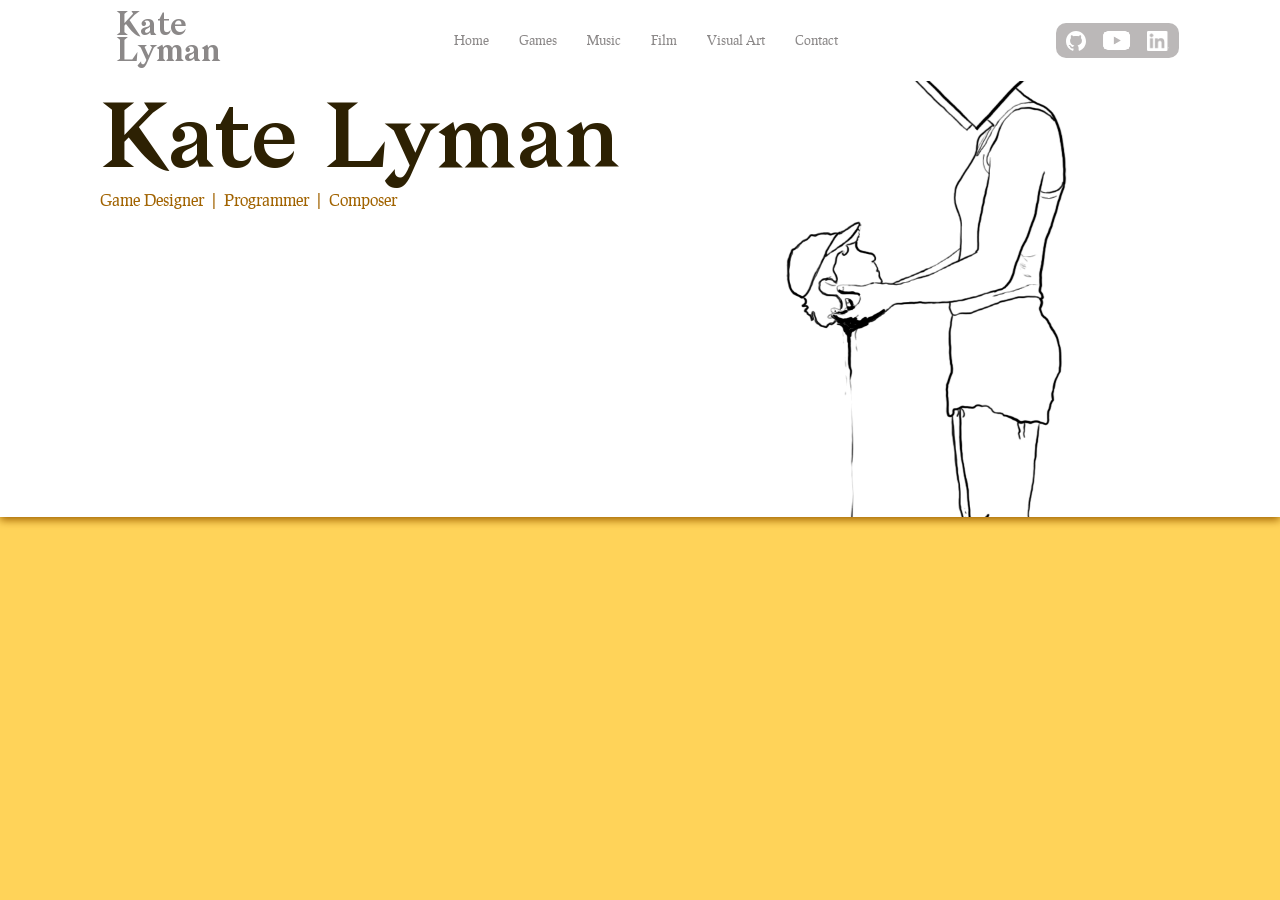
==== index.html @ e8fd9574 "added icons in nav bar, header font" ====
<!doctype html>
<html lang="en-US">
    <head>
        <meta charset="utf-8" />
        <meta name="description" content=""/>
        <meta name="viewport" content="width=device-width" />
        <link rel="stylesheet" href="static/fonts/ostrich-sans.css" />
        <link rel="stylesheet" href="static/css/style.css" />
        <link rel="icon" href="static/img/KateMusic.jpg" />
        <title>Kate Lyman's Website</title>
    </head>
    <body>
        <nav class="navigation">
            <div class="navigation__wrapper">
                <h1 class="navigation__item navigation__item--logo navigation__item--left">Kate
                Lyman
                </h1>
            </div>
            <div class="navigation__wrapper">
                <p class="navigation__item">Home</p>
                <p class="navigation__item">Games</p>
                <p class="navigation__item">Music</p>
                <p class="navigation__item">Film</p>
                <p class="navigation__item">Visual Art</p>
                <p class="navigation__item">Contact</p>
            </div>
            <div class="navigation__wrapper navigation__wrapper--small-gap navigation__wrapper--filled-background">
                <img class="navigation__item navigation__item--icon navigation__item--github-hover" src="static/img/icons/GitHubWHITE.svg">
                <img class="navigation__item navigation__item--icon navigation__item--enlarged-icon navigation__item--youtube-hover" src="static/img/icons/YouTubeWHITE.png">
                <img class="navigation__item navigation__item--icon navigation__item--padding navigation__item--linkedin-hover" src="static/img/icons/LinkedInWHITE.png">
            </div>
        </nav>
        

        <header class="title">
            <div class="title-content">
                <!--
                <img src="static/img/bees/Hive.png" width="150px" class="bee" style="top: -108px; left: -60px;">
                <img src="static/img/bees/Flowers.png" width="150px" class="bee" style="bottom: -75px; right: -10px;">
                <img src="static/img/bees/Bee1.png" width="70px" class="bee" style="top: -65px; right: 230px;">
                <img src="static/img/bees/Bee2.png" width="70px" class="bee" style="bottom: -60px; left: 180px; transform: scale(-1, 1);">
                <img src="static/img/bees/TreesBees.png" width="250px" class="bee" style="bottom: -80px; left: -320px; transform: rotate(3deg)">
                <img src="static/img/bees/BearBee.png" width="180px" class="bee" style="bottom: -80px; right: -320px;">
                -->
                <h1>Kate Lyman</h1>
                <p>Game Designer  |  Programmer  |  Composer</p>
            <!--<img src="static/img/Plex.png" width="150px" height="80px">-->
            </div>
        </header>

        <div id="drop_shadow"></div>

        <main>

        <!--
            <article class="article-section paper-background paper-background--reverse">
                <header>
                    <h2 class="article-section__header">Featured Games</h2>
                </header>

                <article class="article-entry"> 
                    <header>
                        <h3 class="article-entry__header">— THE MOLE GAME —</h3>
                    </header>

                    <div class="article-entry__card">
                        <div>
                            <img class="article-entry__img" src="static/img/Mole.png" width="150px" height="150px">
                            <a href="molegame.html" target="_blank" rel="noopener noreferrer"><p class="button button--purple">Play in browser</p></a>
                        </div>
                        <div class="article-entry__divider"></div>
                        <div class="article-entry__text-box">
                            <p class="article-entry__description">If battleship and whack-a-mole had a baby it would be this game. </p>
                            <p><span class="article-entry__label">Roles:</span> Solo developer</p>
                            <p><span class="article-entry__label">Genre:</span> 2-person turn-based strategy</p>
                            <p><span class="article-entry__label">Languages:</span> PHP, MySQL, JavaScript</p>
                        </div>
                    </div>
                </article>

                <article class="article-entry"> 
                    <header>
                        <h3 class="article-entry__header">— ADAPTER OF THE DEEP —</h3>
                    </header>
                    
                    <div class="article-entry__card article-entry__card--reverse">
                        <div>
                            <img class="article-entry__img" src="static/img/AdapteroftheDeep.png" width="150px" height="150px">
                            <a href="molegame.html" target="_blank" rel="noopener noreferrer"><p class="button button--purple">Play on itch.io</p></a>
                        </div>
                        <div class="article-entry__divider"></div>
                        <div class="article-entry__text-box">
                            <p class="article-entry__description">Explore the deep layers of the ocean by collecting marine life adaptations! </p>
                            <p><span class="article-entry__label">Roles:</span> Program lead, designer, scrum master</p>
                            <p><span class="article-entry__label">Genre:</span> Metroidvania</p>
                            <p><span class="article-entry__label">Engine:</span> Unity</p>
                            <p><span class="article-entry__label">Team Size:</span> 4</p>
                        </div>
                    </div>
                </article>

                <article class="article-entry"> 
                    <header>
                        <h3 class="article-entry__header">— BUG JUMP —</h3>
                    </header>
                    
                    <div class="article-entry__card">
                        <div>
                            <img class="article-entry__img" src="static/img/BugJump.png" width="150px" height="150px">
                            <a href="molegame.html" target="_blank" rel="noopener noreferrer"><p class="button button--purple">Play in browser</p></a>
                        </div>
                        <div class="article-entry__divider"></div>
                        <div class="article-entry__text-box">
                            <p>PLACEHOLDER TEXT.</p>
                        </div>
                    </div>
                </article>

                <footer>
                    <img src="static/img/bees/RoseBees.png" class="bee center article-section__footer" style="position:relative;" width="180px">
                </footer>

            </article>

            <article class="article-section paper-background">
                <header>
                    <h2 class="article-section__header">Featured Music</h2>
                </header>

                <article class="article-entry"> 
                    <header>
                        <h3 class="article-entry__header">— GO FISHIN' —</h3>
                    </header>

                    <div class="article-entry__card">
                        <div>
                            <img class="article-entry__img" src="static/img/GoFishin.png" width="150px" height="150px">
                            <a href="molegame.html" target="_blank" rel="noopener noreferrer"><p class="button button--cyan">Listen on bandcamp</p></a>
                        </div>
                        <div class="article-entry__divider"></div>
                        <div class="article-entry__text-box">
                            <p class="article-entry__description">Soundtrack made for a small fishing game. </p>
                            <p><span class="article-entry__label">Roles:</span> Composer, SFX designer</p>
                            <p><span class="article-entry__label">Genre:</span> idk</p>
                            <p><span class="article-entry__label">DAW:</span> PICO-8 Music Editor</p>
                            <p><span class="article-entry__label">Team Size:</span> 4</p>
                        </div>
                    </div>
                </article>

                <article class="article-entry"> 
                    <header>
                        <h3 class="article-entry__header">— RELIC —</h3>
                    </header>
                    
                    <div class="article-entry__card article-entry__card--reverse">
                        <div>
                            <img class="article-entry__img" src="static/img/Relic.jpg" width="150px" height="150px">
                            <a href="molegame.html" target="_blank" rel="noopener noreferrer"><p class="button button--cyan">Listen on bandcamp</p></a>
                        </div>
                        <div class="article-entry__divider"></div>
                        <div class="article-entry__text-box">
                            <p class="article-entry__description">A core written and recorded for a senior film thesis (short film).</p>
                            <p><span class="article-entry__label">Roles:</span> Composer, Performer</p>
                            <p><span class="article-entry__label">Genre:</span> Ambient</p>
                            <p><span class="article-entry__label">DAW:</span> FL Studio</p>
                            <p><span class="article-entry__label">Instrumentation:</span> Banjo, cello, voice, synth</p>
                            <p><span class="article-entry__label">Team Size:</span> 2</p>
                        </div>
                    </div>
                </article>

                <article class="article-entry"> 
                    <header>
                        <h3 class="article-entry__header">— SOMETHING ELSE —</h3>
                    </header>
                    
                    <div class="article-entry__card">
                        <div>
                            <img class="article-entry__img" src="static/img/BugJump.png" width="150px" height="150px">
                            <a href="molegame.html" target="_blank" rel="noopener noreferrer"><p class="button button--cyan">Play in browser</p></a>
                        </div>
                        <div class="article-entry__divider"></div>
                        <div class="article-entry__text-box">
                            <p>PLACEHOLDER TEXT.</p>
                        </div>
                    </div>
                </article>

                <footer>
                    <img src="static/img/bees/BanjoBeesShorter.png" class="bee center article-section__footer" style="position:relative;" width="220px">
                </footer>

            </article>

            <div class="article-section paper-background paper-background--reverse">
                <header>
                    <h2 class="article-section__header">About</h2>
                </header>
                <div>
                    <p>Hello! It's me. Welcome to my website. I made it with my own blood, sweat, and tears. </p>
                </div>
                
                <p>My name is Kate Lyman. It's true!</p>
                <footer>
                    <img src="static/img/bees/Flowers2.png" class="bee center article-section__footer" style="position:relative;" width="210px">
                </footer>

            </div>
        -->
        </main>

    </body>
</html>
---- static/fonts/ostrich-sans.css ----
/* Ostrich Sans by Tyler Finck*/

@font-face {
	font-family: 'Ostrich Sans';
	src: url('ostrich-sans-black.eot');
	src: local('☺'), url('ostrich-sans-black.woff') format('woff'), url('ostrich-sans-black.ttf') format('truetype'), url('ostrich-sans-black.svg') format('svg');
	font-weight: 900;
	font-style: normal;
}
@font-face {
	font-family: 'Ostrich Sans';
	src: url('ostrich-sans-bold.eot');
	src: local('☺'), url('ostrich-sans-bold.woff') format('woff'), url('ostrich-sans-bold.ttf') format('truetype'), url('ostrich-sans-bold.svg') format('svg');
	font-weight: 700;
	font-style: normal;
}
@font-face {
	font-family: 'Ostrich Sans';
	src: url('ostrich-sans-regular.eot');
	src: local('☺'), url('ostrich-sans-regular.woff') format('woff'), url('ostrich-sans-regular.ttf') format('truetype'), url('ostrich-sans-regular.svg') format('svg');
	font-weight: 400;
	font-style: normal;
}
@font-face {
	font-family: 'Ostrich Sans';
	src: url('ostrich-sans-light.eot');
	src: local('☺'), url('ostrich-sans-light.woff') format('woff'), url('ostrich-sans-light.ttf') format('truetype'), url('ostrich-sans-light.svg') format('svg');
	font-weight: 300;
	font-style: normal;
}

/* Ostrich Sans Dashed */

@font-face {
	font-family: 'Ostrich Sans Dashed';
	src: url('ostrich-sans-dashed.eot');
	src: local('☺'), url('ostrich-sans-dashed.woff') format('woff'), url('ostrich-sans-dashed.ttf') format('truetype'), url('ostrich-sans-dashed.svg') format('svg');
	font-weight: 500;
	font-style: normal;
}

/* Ostrich Sans Rounded */

@font-face {
	font-family: 'Ostrich Sans Rounded';
	src: url('ostrich-sans-rounded.eot');
	src: local('☺'), url('ostrich-sans-rounded.woff') format('woff'), url('ostrich-sans-rounded.ttf') format('truetype'), url('ostrich-sans-rounded.svg') format('svg');
	font-weight: 500;
	font-style: normal;
}

/* Ostrich Sans Inline */

@font-face {
	font-family: 'Ostrich Sans Inline';
	src: url('ostrich-sans-inline-regular.eot');
	src: local('☺'), url('ostrich-sans-inline-regular.woff') format('woff'), url('ostrich-sans-inline-regular.ttf') format('truetype'), url('ostrich-sans-inline-regular.svg') format('svg');
	font-weight: normal;
	font-style: normal;
}
@font-face {
	font-family: 'Ostrich Sans Inline';
	src: url('ostrich-sans-inline-italic.eot');
	src: local('☺'), url('ostrich-sans-inline-italic.woff') format('woff'), url('ostrich-sans-inline-italic.ttf') format('truetype'), url('ostrich-sans-inline-italic.svg') format('svg');
	font-weight: normal;
	font-style: italic;
}
---- static/css/style.css ----
@font-face {
    font-family: 'Prociono Regular';
    src: url('../fonts/Prociono-Regular-webfont.woff') format('woff');
}

@font-face {
    font-family: 'Bagnard';
    src: url('../fonts/Bagnard.woff') format('woff');
}

:root {
    background-color: rgba(255, 211, 89);
    margin: 0px;
}

body {
    margin: 0px;
}

h1 {
    font-size: 50px;
    margin-bottom: 0px;
    margin-top:18px;
    font-family: 'Bagnard';
    font-weight: 400;
    margin: 0px;
    letter-spacing: -8%;

}

h2, h3 {
    font-family: 'Ostrich Sans';
    font-weight: 900;
    margin: 0px;
}

p, li {
    font-family: 'Prociono Regular';
    margin: 0px;
}

a {
    text-decoration: none;
}

.italic {
    font-style: italic;
}

.button {
    font-family: 'Prociono Regular';
    cursor:pointer;
    color:#141414; 
    background-color: rgb(175, 175, 175); 
    border-color: rgb(137, 137, 137); 
    border-style: none;
    border-right-style: solid; 
    border-bottom-style: solid; 
    border-radius:3px; 
    border-width: 2px; 
    padding: 5px;
    padding-right: 7px;
    padding-left: 7px;
    margin-top: 5px;
    transition: .15s;
    text-align: center;


    &:hover {
        background-color: rgb(232, 232, 232);
        border-color: rgb(205, 205, 205); 
    }

    &:active {
        background-color: rgb(175, 175, 175); 
        border-color: rgb(137, 137, 137); 
    } 

}

.button--purple {
    color:rgb(255, 236, 236); 
    background-color: rgb(142, 59, 100); 
    border-color: rgb(94, 44, 44);
    
    &:hover {
        background-color: rgb(181, 86, 133);
        border-color: rgb(133, 77, 105); 
    }

    &:active {
        background-color: rgb(188, 127, 157);
        border-color: rgb(133, 77, 105); 
    } 
}

.button--cyan {
    color:rgb(236, 253, 255); 
    background-color: rgb(45, 112, 129); 
    border-color: rgb(44, 89, 94);
    
    &:hover {
        background-color: rgb(73, 157, 166);
        border-color: rgb(77, 128, 133);     
    }

    &:active {
        background-color: rgb(127, 185, 188);
        border-color: rgb(101, 168, 177); 
    } 
}

img.center {
    display: block;
    margin-left: auto;
    margin-right: auto;
}

.navigation {
    z-index: 999;
    position: fixed;
    left:0;
    right:0;
    background-color: rgb(30, 17, 1);
    background-color: white;
    text-align: center;
    display: flex;
    align-items: center;
}

.navigation__wrapper {
    max-width: 650px;
    display: flex;
    justify-content: center;
    align-items: center;
    padding: 15px;
    margin-right: auto;
    margin-left: auto;
    gap: 30px;
}

.navigation__wrapper--small-gap {
    gap: 10px;
}

.navigation__wrapper--filled-background {
    background-color: rgb(187, 184, 184);
    padding: 0px;
    padding-right: 10px;
    padding-left: 10px;

    border-radius: 10px;
}

.navigation__item {
    white-space: pre-line;
    font-size: 13px;
    transition: .2s;
    color: rgb(175, 175, 175);
    color: rgb(139, 136, 136);
    text-decoration:underline;
    text-decoration-color: white;
    text-decoration-style:wavy;

    &:hover, &.active {
        color:white;
        color: rgb(63, 63, 63);
        cursor: pointer;
        text-decoration-color: rgb(63, 63, 63);
    }
}

.navigation__item--icon {
    height: 20px;
}

.navigation__item--enlarged-icon {
    height: 35px;
}

.navigation__item--github-hover {
    &:hover {
        transition: 0s;
        content: url("../img/icons/GitHub.svg");
    }
}

.navigation__item--youtube-hover {
        &:hover {
            transition: 0s;
        content: url("../img/icons/YouTube.png");
    }
}

.navigation__item--linkedin-hover {
    &:hover {
        transition: 0s;
        content: url("../img/icons/LinkedIn.png");
    }
}

.navigation__item--logo {
    text-align: left;
    line-height: 80%;
    font-size: 25px;
    font-size: 200%;
    &:hover, &.active {
        text-decoration-color: white;
    }
}

.navigation__item--right {
    margin-left:auto;
}

.navigation__item--left {
    margin-right:auto;
}

.bee {
    mix-blend-mode: multiply; 
    position: absolute;
}

.title {
    text-align: left;
    position: relative;

    padding: 100px;
    padding-bottom: 220px;
    padding-bottom: 24%;

    overflow: hidden;
    
    background-color: rgb(255, 243, 194);
    background-color: rgb(255, 250, 234);
    background-color: rgb(255, 245, 211);
    background-color: rgb(255, 243, 194);

    /*graph paper pattern by Jim Raptis (@d__raptis)*/
    background-image:  radial-gradient(circle, rgb(240, 214, 110) 1.28px, transparent 1.28px), radial-gradient(circle, rgb(240, 213, 106) 1.28px, transparent 1.28px) ;
    /*background-size: 10px 40px, 40px 10px;
    background-position: -4px -16px, -16px -4px;*/

    background-color: white;
    background-image: url(../img/hamletWHITE.png);
    background-size:cover;
    background-repeat: no-repeat;
    background-position: center;
    background-position-x: 300px;
    color: rgb(161, 99, 0);
    filter: drop-shadow(0px 3px 4px);
}

.title-content {
    position: relative;
    h1 {
        margin-top: 0px;
        font-size: 60px;
        font-size: 7vw;
        color:rgb(45, 33, 3);
    }
    p {
        white-space-collapse: preserve;

    }
}

#drop-shadow {
    background-image: linear-gradient(to bottom, rgb(137, 117, 62), rgba(62,30,4,0));
    width: 100%;
    height: 130px;
}

.paper-background {
    background-color: rgb(255, 245, 211);
    border-top-right-radius: 30px;
    border-bottom-right-radius: 30px;
    background-color: white;
    /*rgb(250, 242, 215)*/
    /*if proportional sidebars, px designed for half-screen which was 600px*/
    background-image: linear-gradient(90deg, transparent 60px, rgba(255, 135, 88, .5) 60px 62px, transparent 64px 66px, rgba(255, 135, 88, .5) 66px 67px, transparent 69px),
    linear-gradient(270deg, transparent 66px, rgba(211, 205, 175, .4) 66px 67px, transparent 67px),
    linear-gradient( white 0px 50px, transparent 50px),
    repeating-linear-gradient(rgba(211, 205, 175, .4) -10px, transparent -9px 14px);
}

.paper-background--reverse {
    /*if proportional sidebars, px designed for half-screen which was 600px*/
    background-image: linear-gradient(270deg, transparent 60px, rgba(255, 135, 88, .5) 60px 62px, transparent 64px 66px, rgba(255, 135, 88, .5) 66px 67px, transparent 69px),
    linear-gradient(90deg, transparent 66px, rgba(211, 205, 175, .4) 66px 67px, transparent 67px),
    linear-gradient(rgb(255, 255, 255) 0px 50px, transparent 50px),
    repeating-linear-gradient(rgba(211, 205, 175, .4) -10px, transparent -9px 14px);

    border-radius: 0px;
    border-top-left-radius: 30px;
    border-bottom-left-radius: 30px;
}

.article-section {
    max-width: 900px;
    width: 88%;
    width: 45%;
    margin-right: auto;
    margin-left: auto;
    margin: 0px;
    margin-top: 30px;
    margin-bottom: 30px;

    position: relative;

    padding: 10px;
    padding-top: 1px;
}

main {
    display: flex;
    flex-wrap: wrap;
    justify-content: center;
    gap: 10px;
}

.article-section__header {
    text-align: center;
    margin-top: 37px;
    margin-bottom: 35px;
    font-weight: 900;
}

.article-section__footer {
    margin-top: 30px;
}

.article-entry {

    padding:25px;
    padding-top: 15px;
    padding-bottom: 15px;

    margin-right: auto;
    margin-left: auto;
    margin-bottom: 15px;

    width: clamp(100px, 800px, 60%);

    border-style: solid;
    border-width: medium;
    border-color: rgb(244, 226, 184);

    background-color: rgb(255, 235, 179);
    background-image: radial-gradient(circle, transparent 50px, rgb(255, 243, 194) 70px, transparent 80px), radial-gradient(circle, transparent 50px, rgb(255, 243, 194) 70px, transparent 80px);
    background-size: 280px 280px;
    background-position: -100px -100px, 40px 40px;

    filter: drop-shadow(2px 2px 2px rgb(173, 149, 73));

    transition: .2s;

    &:hover {
        transition: .2s;
        border-color: rgb(209, 179, 109);
        border-radius: 30px;
        cursor: pointer;
    }
}

/*COME BACK TO THIS*/
.article-entry--background-purple {
    border-color: rgb(244, 226, 184);
    background-color: rgb(255, 235, 179);
    background-image: radial-gradient(circle, transparent 50px, rgb(255, 243, 194) 70px, transparent 80px), radial-gradient(circle, transparent 50px, rgb(255, 243, 194) 70px, transparent 80px);

    background-color: rgb(142, 59, 100); 
    border-color: rgb(94, 44, 44);

}

.article-entry--background-cyan {
    border-color: rgb(244, 226, 184);
    background-color: rgb(255, 235, 179);
    background-image: radial-gradient(circle, transparent 50px, rgb(255, 243, 194) 70px, transparent 80px), radial-gradient(circle, transparent 50px, rgb(255, 243, 194) 70px, transparent 80px); 

    background-color: rgb(45, 112, 129); 
    border-color: rgb(44, 89, 94);
}
/* ------------------ */

.article-entry__header {
    text-align: center;
    background-color: rgb(255, 250, 234);

    padding: 5px;
    border-radius: 20px;
    margin: 0px;
    margin-bottom: 15px;
}

.article-entry__card {
    display: flex;
    justify-content: center;
    align-items: center;
    gap: 15px;
}

.article-entry__card--reverse {
    flex-direction: row-reverse;
}

.article-entry__img {
    background-color: white;
    margin: 0px;
}

.article-entry__divider {
    background-color: rgb(142, 59, 100); 
    background-color: rgb(228, 203, 147);

    align-self: stretch;
    border-radius: 20px;
    flex-grow: 0;
    padding: 2px;
}

.article-entry__text-box {
    border-radius: 5px;
    padding-top: 8px;
    padding-bottom: 8px;
    padding-left: 23px;
    padding-right: 23px;
    margin: 0px;
    flex-grow: 1;
    color: rgb(58, 18, 38); 
    background-color: rgb(255, 245, 211);
    p {
        margin-bottom: 7px;
    }
}

.article-entry__description {
    text-align: center;
    font-style: italic;
    font-size: smaller;
}

.article-entry__label {
    font-weight: 900;
}
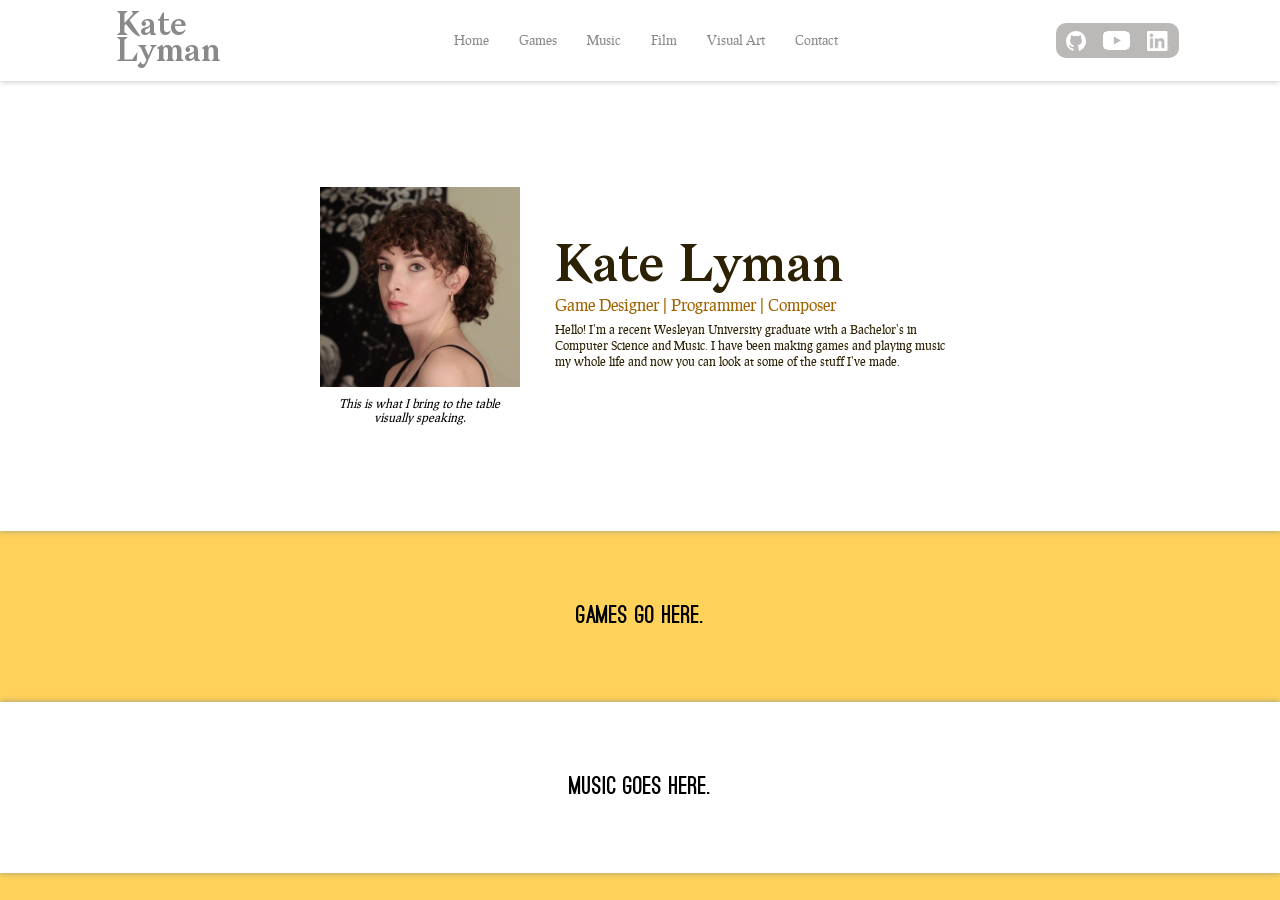
==== commit 855c8296: "reformatted title card, added game/music section skeleton" ====
--- a/index.html
+++ b/index.html
@@ -33,7 +33,7 @@
         
 
         <header class="title">
-            <div class="title-content">
+            <div class="title__center-content">
                 <!--
                 <img src="static/img/bees/Hive.png" width="150px" class="bee" style="top: -108px; left: -60px;">
                 <img src="static/img/bees/Flowers.png" width="150px" class="bee" style="bottom: -75px; right: -10px;">
@@ -42,8 +42,19 @@
                 <img src="static/img/bees/TreesBees.png" width="250px" class="bee" style="bottom: -80px; left: -320px; transform: rotate(3deg)">
                 <img src="static/img/bees/BearBee.png" width="180px" class="bee" style="bottom: -80px; right: -320px;">
                 -->
-                <h1>Kate Lyman</h1>
-                <p>Game Designer  |  Programmer  |  Composer</p>
+                <div class="title__image">
+                    <img src="static/img/VisuallySpeaking.jpg" width="200px">
+                    <p class="title__caption">This is what I bring to the table visually speaking.</p>
+                </div>
+                
+                <div class="title__header">
+                    <h1>Kate Lyman</h1>
+                    <h2 class="title__subheader">Game Designer  |  Programmer  |  Composer</h2>
+                    <p class="title__about">Hello! I'm a recent Wesleyan University graduate with a Bachelor's in Computer Science and Music. 
+                        I have been making games and playing music my whole life and now you can look at some of the stuff I've made.
+                    </p>
+                </div>
+                
             <!--<img src="static/img/Plex.png" width="150px" height="80px">-->
             </div>
         </header>
@@ -52,6 +63,13 @@
 
         <main>
 
+            <div class="content-section">
+                <h2>Games go here.</h2>
+            </div>
+
+            <div class="content-section content-section--white">
+                <h2>Music goes here.</h2>
+            </div>
         <!--
             <article class="article-section paper-background paper-background--reverse">
                 <header>
--- a/static/css/style.css
+++ b/static/css/style.css
@@ -118,7 +118,8 @@
 
 .navigation {
     z-index: 999;
-    position: fixed;
+    position: sticky;
+    top: 0;
     left:0;
     right:0;
     background-color: rgb(30, 17, 1);
@@ -126,6 +127,7 @@
     text-align: center;
     display: flex;
     align-items: center;
+    filter: drop-shadow(0px 0px 3px rgb(189, 180, 180))
 }
 
 .navigation__wrapper {
@@ -222,6 +224,7 @@
     position: absolute;
 }
 
+/*
 .title {
     text-align: left;
     position: relative;
@@ -237,10 +240,11 @@
     background-color: rgb(255, 245, 211);
     background-color: rgb(255, 243, 194);
 
-    /*graph paper pattern by Jim Raptis (@d__raptis)*/
+
+    graph paper pattern by Jim Raptis (@d__raptis)
     background-image:  radial-gradient(circle, rgb(240, 214, 110) 1.28px, transparent 1.28px), radial-gradient(circle, rgb(240, 213, 106) 1.28px, transparent 1.28px) ;
-    /*background-size: 10px 40px, 40px 10px;
-    background-position: -4px -16px, -16px -4px;*/
+    background-size: 10px 40px, 40px 10px;
+    background-position: -4px -16px, -16px -4px;
 
     background-color: white;
     background-image: url(../img/hamletWHITE.png);
@@ -251,7 +255,9 @@
     color: rgb(161, 99, 0);
     filter: drop-shadow(0px 3px 4px);
 }
-
+*/
+
+/*
 .title-content {
     position: relative;
     h1 {
@@ -264,6 +270,66 @@
         white-space-collapse: preserve;
 
     }
+}
+*/
+
+.title {
+    background-color: white;
+    height: 50vh;
+    display: flex;
+    justify-content: center;
+    align-items: center;
+    filter: drop-shadow(0px 0px 3px rgb(155, 152, 129))
+}
+
+.title__center-content {
+    display: flex;
+    gap: 35px;
+    align-items: center;
+}
+
+.title__header {
+    flex: 1 1 0px;
+    width: 350px;
+    color:rgb(45, 33, 3);
+}
+
+.title__subheader {
+    font-family: 'Prociono Regular';
+    font-weight: 400;
+    font-size: 1em;
+    color: rgb(161, 99, 0);
+}
+
+.title__about {
+    font-size: 12px;
+    margin-top: 7px;
+}
+
+.title__image {
+    flex: 0 1 0px;
+}
+
+.title__caption {
+    margin-top: 6px;
+    font-size: 12px;
+    line-height: 1.2;
+    font-style: italic;
+    text-align: center;
+}
+
+.content-section {
+    min-height: 19vh;
+    display: flex;
+    justify-content: center;
+    align-items: center;
+}
+
+.content-section--white {
+    background-color: rgb(136, 221, 231);
+    background-color: pink;
+    background-color: white;
+    filter: drop-shadow(0px 0px 3px rgb(155, 152, 129));
 }
 
 #drop-shadow {
@@ -313,12 +379,7 @@
     padding-top: 1px;
 }
 
-main {
-    display: flex;
-    flex-wrap: wrap;
-    justify-content: center;
-    gap: 10px;
-}
+
 
 .article-section__header {
     text-align: center;
@@ -444,4 +505,5 @@
 
 .article-entry__label {
     font-weight: 900;
-}+}
+
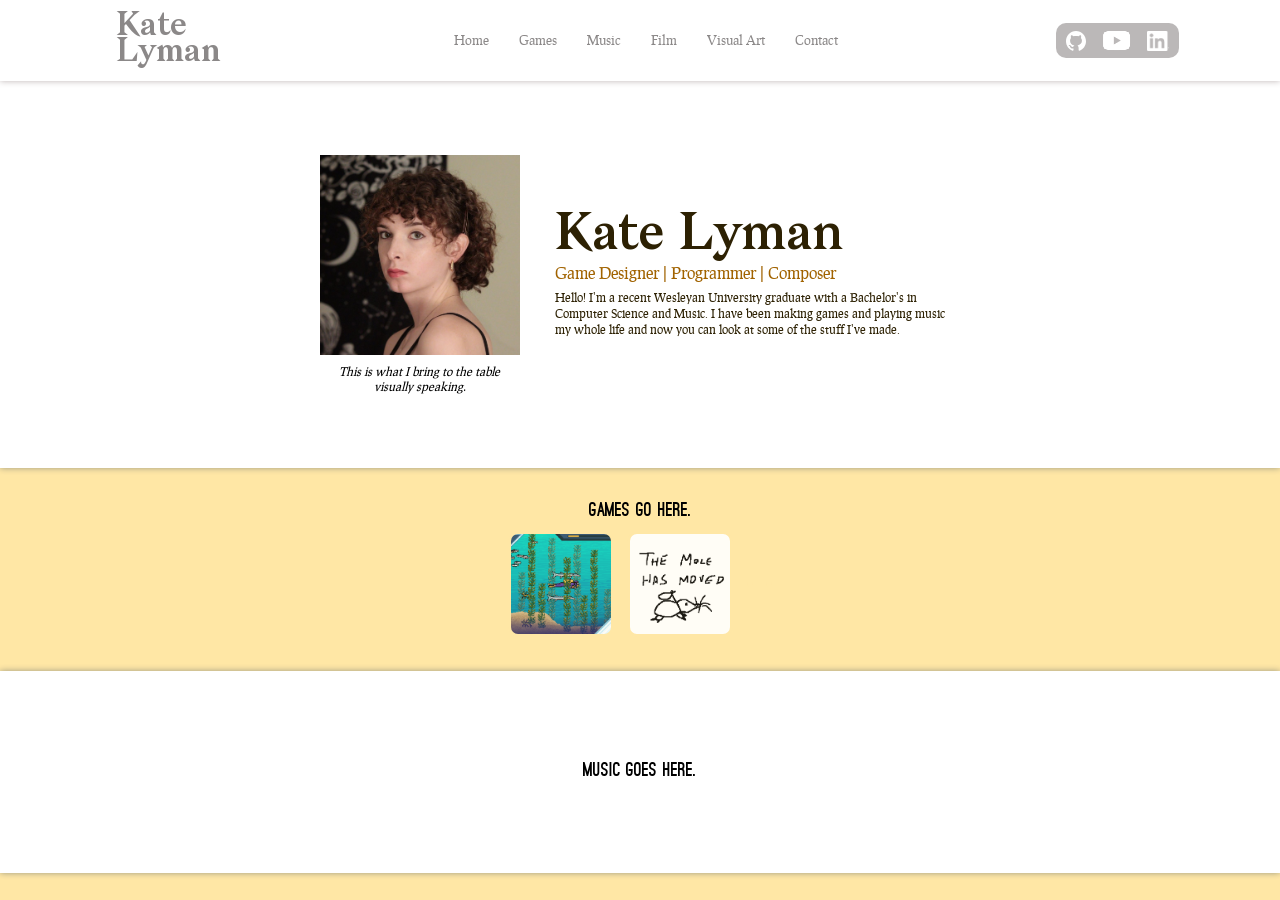
==== commit e51b9200: "skeleton population of games section" ====
--- a/index.html
+++ b/index.html
@@ -65,6 +65,12 @@
 
             <div class="content-section">
                 <h2>Games go here.</h2>
+                <div class ="content-section__horizontal-list">
+                    <img src="static/img/AdapteroftheDeep.png" width="100px">
+                    <img src="static/img/Mole.png" width="100px">
+                    <img>
+                    <img>
+                </div>
             </div>
 
             <div class="content-section content-section--white">
--- a/static/css/style.css
+++ b/static/css/style.css
@@ -10,6 +10,8 @@
 
 :root {
     background-color: rgba(255, 211, 89);
+    background-color: rgb(255, 231, 165);
+
     margin: 0px;
 }
 
@@ -160,15 +162,11 @@
     transition: .2s;
     color: rgb(175, 175, 175);
     color: rgb(139, 136, 136);
-    text-decoration:underline;
-    text-decoration-color: white;
-    text-decoration-style:wavy;
 
     &:hover, &.active {
         color:white;
         color: rgb(63, 63, 63);
         cursor: pointer;
-        text-decoration-color: rgb(63, 63, 63);
     }
 }
 
@@ -206,9 +204,6 @@
     line-height: 80%;
     font-size: 25px;
     font-size: 200%;
-    &:hover, &.active {
-        text-decoration-color: white;
-    }
 }
 
 .navigation__item--right {
@@ -224,58 +219,9 @@
     position: absolute;
 }
 
-/*
-.title {
-    text-align: left;
-    position: relative;
-
-    padding: 100px;
-    padding-bottom: 220px;
-    padding-bottom: 24%;
-
-    overflow: hidden;
-    
-    background-color: rgb(255, 243, 194);
-    background-color: rgb(255, 250, 234);
-    background-color: rgb(255, 245, 211);
-    background-color: rgb(255, 243, 194);
-
-
-    graph paper pattern by Jim Raptis (@d__raptis)
-    background-image:  radial-gradient(circle, rgb(240, 214, 110) 1.28px, transparent 1.28px), radial-gradient(circle, rgb(240, 213, 106) 1.28px, transparent 1.28px) ;
-    background-size: 10px 40px, 40px 10px;
-    background-position: -4px -16px, -16px -4px;
-
-    background-color: white;
-    background-image: url(../img/hamletWHITE.png);
-    background-size:cover;
-    background-repeat: no-repeat;
-    background-position: center;
-    background-position-x: 300px;
-    color: rgb(161, 99, 0);
-    filter: drop-shadow(0px 3px 4px);
-}
-*/
-
-/*
-.title-content {
-    position: relative;
-    h1 {
-        margin-top: 0px;
-        font-size: 60px;
-        font-size: 7vw;
-        color:rgb(45, 33, 3);
-    }
-    p {
-        white-space-collapse: preserve;
-
-    }
-}
-*/
-
 .title {
     background-color: white;
-    height: 50vh;
+    height: 43vh;
     display: flex;
     justify-content: center;
     align-items: center;
@@ -319,10 +265,15 @@
 }
 
 .content-section {
-    min-height: 19vh;
+    min-height: 22.5vh;
     display: flex;
     justify-content: center;
     align-items: center;
+    flex-direction: column;
+    gap: 10px;
+    h2 {
+        font-size: larger;
+    }
 }
 
 .content-section--white {
@@ -330,6 +281,29 @@
     background-color: pink;
     background-color: white;
     filter: drop-shadow(0px 0px 3px rgb(155, 152, 129));
+}
+
+.content-section__horizontal-list {
+    display: flex;
+    justify-content: center;
+    align-items: center;
+    gap: 6%;
+
+    img {
+        background-color: white;
+        border-radius: 10px;
+        filter:opacity(.9);
+        transition: .2s;
+        border-style: solid;
+        border-color: rgb(255, 231, 165);
+
+        &:hover {
+            transition: .2s;
+            filter: opacity(1);
+            border-color: black;
+            cursor: pointer;
+        }
+    }
 }
 
 #drop-shadow {
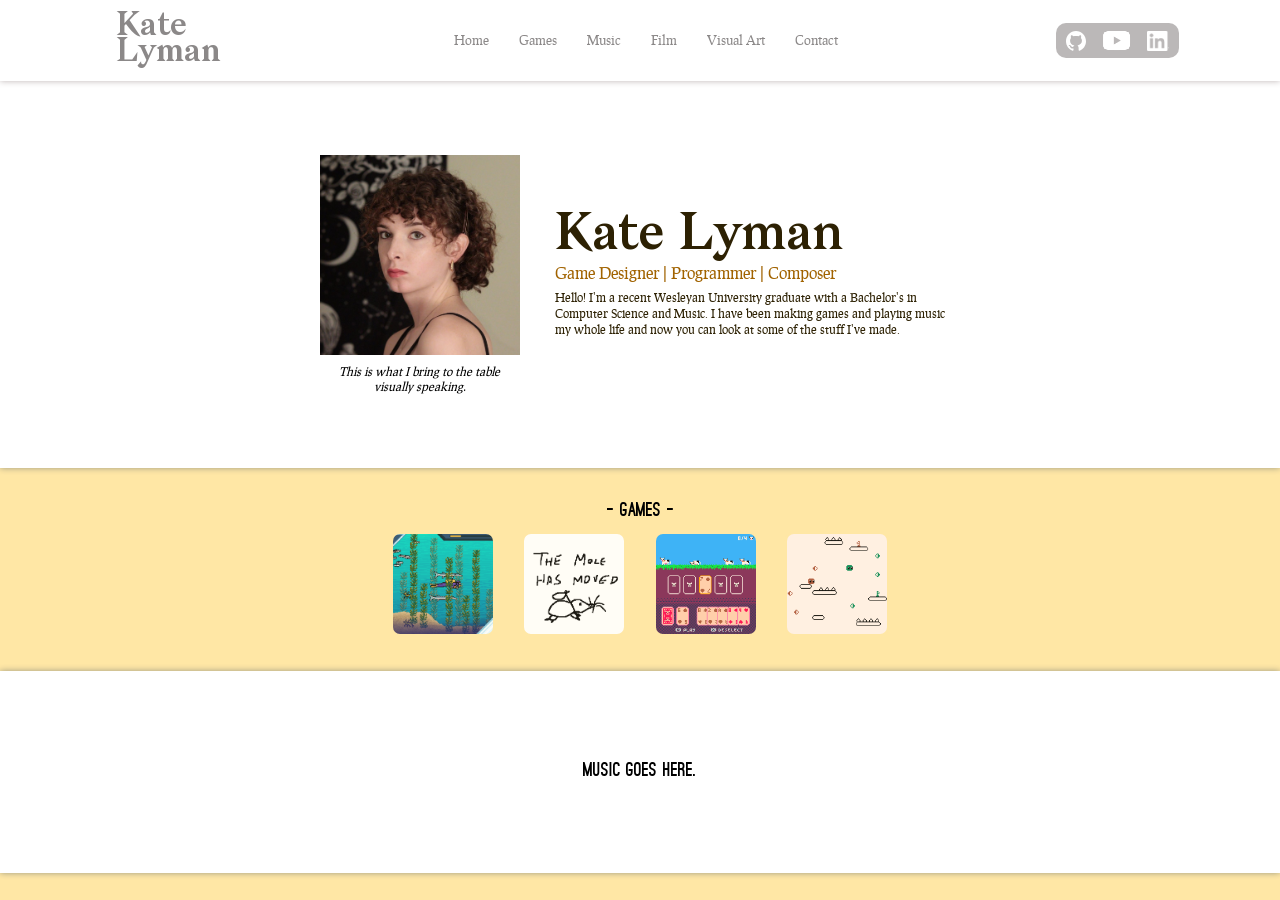
==== commit c33344fb: "cleaned up navigation icon hover behavior" ====
--- a/index.html
+++ b/index.html
@@ -25,9 +25,18 @@
                 <p class="navigation__item">Contact</p>
             </div>
             <div class="navigation__wrapper navigation__wrapper--small-gap navigation__wrapper--filled-background">
-                <img class="navigation__item navigation__item--icon navigation__item--github-hover" src="static/img/icons/GitHubWHITE.svg">
-                <img class="navigation__item navigation__item--icon navigation__item--enlarged-icon navigation__item--youtube-hover" src="static/img/icons/YouTubeWHITE.png">
-                <img class="navigation__item navigation__item--icon navigation__item--padding navigation__item--linkedin-hover" src="static/img/icons/LinkedInWHITE.png">
+                <div class="navigation__item navigation__item--icon">
+                    <img class="navigation__item navigation__item--icon" src="static/img/icons/GitHubWHITE.svg">
+                    <img class="navigation__item navigation__item--icon navigation__item--icon-hover" src="static/img/icons/GitHub.svg">
+                </div>
+                <div class="navigation__item navigation__item--enlarged-icon">
+                    <img class="navigation__item navigation__item--enlarged-icon" src="static/img/icons/YouTubeWHITE.png">
+                    <img class="navigation__item navigation__item--enlarged-icon navigation__item--icon-hover" src="static/img/icons/YouTubeCOLOR.png">
+                </div> 
+                <div class="navigation__item navigation__item--icon">
+                    <img class="navigation__item navigation__item--icon navigation__item--padding" src="static/img/icons/LinkedInWHITE.png">
+                    <img class="navigation__item navigation__item--icon navigation__item--padding navigation__item--icon-hover" src="static/img/icons/LinkedInCOLOR.png">
+                </div>
             </div>
         </nav>
         
@@ -64,12 +73,12 @@
         <main>
 
             <div class="content-section">
-                <h2>Games go here.</h2>
+                <h2>- Games -</h2>
                 <div class ="content-section__horizontal-list">
                     <img src="static/img/AdapteroftheDeep.png" width="100px">
                     <img src="static/img/Mole.png" width="100px">
-                    <img>
-                    <img>
+                    <img src="static/img/CowGame.png" width="100px">
+                    <img src="static/img/BugJump.png" width="100px">
                 </div>
             </div>
 
--- a/static/css/style.css
+++ b/static/css/style.css
@@ -157,7 +157,7 @@
 }
 
 .navigation__item {
-    white-space: pre-line;
+    position: relative;
     font-size: 13px;
     transition: .2s;
     color: rgb(175, 175, 175);
@@ -178,28 +178,19 @@
     height: 35px;
 }
 
-.navigation__item--github-hover {
+.navigation__item--icon-hover {
+    position: absolute; 
+    top:0px; 
+    left:0;
+    filter: opacity(.0); 
+    transition:.2s; 
     &:hover {
-        transition: 0s;
-        content: url("../img/icons/GitHub.svg");
-    }
-}
-
-.navigation__item--youtube-hover {
-        &:hover {
-            transition: 0s;
-        content: url("../img/icons/YouTube.png");
-    }
-}
-
-.navigation__item--linkedin-hover {
-    &:hover {
-        transition: 0s;
-        content: url("../img/icons/LinkedIn.png");
-    }
+        filter: opacity(1);
+    };
 }
 
 .navigation__item--logo {
+    white-space: pre-line;
     text-align: left;
     line-height: 80%;
     font-size: 25px;
@@ -300,7 +291,7 @@
         &:hover {
             transition: .2s;
             filter: opacity(1);
-            border-color: black;
+            border-color: rgb(180, 159, 103);
             cursor: pointer;
         }
     }
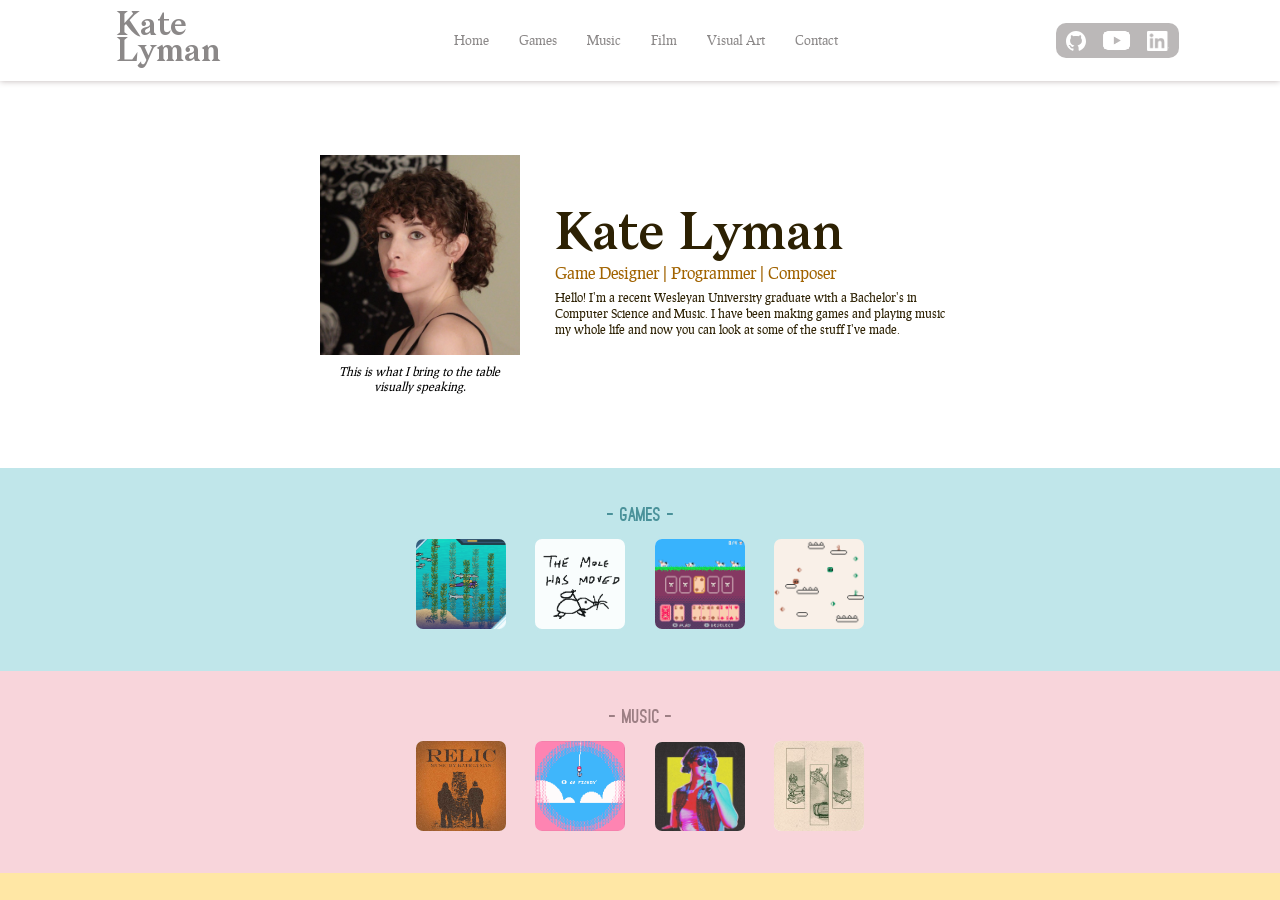
==== commit cad6bb16: "re-themed, skeleton populated music section, removed extant css" ====
--- a/index.html
+++ b/index.html
@@ -71,20 +71,27 @@
         <div id="drop_shadow"></div>
 
         <main>
-
             <div class="content-section">
                 <h2>- Games -</h2>
                 <div class ="content-section__horizontal-list">
-                    <img src="static/img/AdapteroftheDeep.png" width="100px">
-                    <img src="static/img/Mole.png" width="100px">
-                    <img src="static/img/CowGame.png" width="100px">
-                    <img src="static/img/BugJump.png" width="100px">
+                    <img src="static/img/AdapteroftheDeep.png">
+                    <img src="static/img/Mole.png">
+                    <img src="static/img/CowGame.png">
+                    <img src="static/img/BugJump.png">
                 </div>
             </div>
 
             <div class="content-section content-section--white">
-                <h2>Music goes here.</h2>
-            </div>
+                <h2>- Music -</h2>
+                <div class ="content-section__horizontal-list content-section__horizontal-list--white">
+                    <img src="static/img/Relic.jpg">
+                    <img src="static/img/GoFishin.png">
+                    <img src="static/img/KateMusic.jpg">
+                    <img src="static/img/BWNDArt.jpg">
+                </div>
+            </div>
+
+            
         <!--
             <article class="article-section paper-background paper-background--reverse">
                 <header>
--- a/static/css/style.css
+++ b/static/css/style.css
@@ -118,6 +118,8 @@
     margin-right: auto;
 }
 
+/*NIGHTMARE BEM YOU HAVE TO CLEAN THIS UP*/
+
 .navigation {
     z-index: 999;
     position: sticky;
@@ -210,13 +212,13 @@
     position: absolute;
 }
 
+/*RESTRUCTURE THIS LATER, NAMES ARE NOT SUPER MODULAR*/
 .title {
     background-color: white;
     height: 43vh;
     display: flex;
     justify-content: center;
     align-items: center;
-    filter: drop-shadow(0px 0px 3px rgb(155, 152, 129))
 }
 
 .title__center-content {
@@ -262,6 +264,10 @@
     align-items: center;
     flex-direction: column;
     gap: 10px;
+    color: rgb(194, 148, 69);
+    color: rgb(74, 146, 154);
+    background-color: rgb(192, 230, 234);
+
     h2 {
         font-size: larger;
     }
@@ -271,9 +277,13 @@
     background-color: rgb(136, 221, 231);
     background-color: pink;
     background-color: white;
-    filter: drop-shadow(0px 0px 3px rgb(155, 152, 129));
-}
-
+    background-color: rgb(248, 213, 219);
+
+    color: rgb(158, 152, 141);
+    color: rgb(157, 127, 132);
+}
+
+/*THIS IS ILLEGAL BEM, RE-DO LATER*/
 .content-section__horizontal-list {
     display: flex;
     justify-content: center;
@@ -287,20 +297,28 @@
         transition: .2s;
         border-style: solid;
         border-color: rgb(255, 231, 165);
+        border-color: rgb(192, 230, 234);
+        width: 90px;
 
         &:hover {
             transition: .2s;
             filter: opacity(1);
             border-color: rgb(180, 159, 103);
+            border-color: rgb(74, 146, 154);
             cursor: pointer;
         }
     }
 }
 
-#drop-shadow {
-    background-image: linear-gradient(to bottom, rgb(137, 117, 62), rgba(62,30,4,0));
-    width: 100%;
-    height: 130px;
+.content-section__horizontal-list--white {
+    img {
+        border-color: white;
+        border-color: rgb(248, 213, 219);
+        &:hover {
+            border-color: gray;
+            border-color: rgb(171, 126, 134);
+        }
+    }
 }
 
 .paper-background {
@@ -326,149 +344,4 @@
     border-radius: 0px;
     border-top-left-radius: 30px;
     border-bottom-left-radius: 30px;
-}
-
-.article-section {
-    max-width: 900px;
-    width: 88%;
-    width: 45%;
-    margin-right: auto;
-    margin-left: auto;
-    margin: 0px;
-    margin-top: 30px;
-    margin-bottom: 30px;
-
-    position: relative;
-
-    padding: 10px;
-    padding-top: 1px;
-}
-
-
-
-.article-section__header {
-    text-align: center;
-    margin-top: 37px;
-    margin-bottom: 35px;
-    font-weight: 900;
-}
-
-.article-section__footer {
-    margin-top: 30px;
-}
-
-.article-entry {
-
-    padding:25px;
-    padding-top: 15px;
-    padding-bottom: 15px;
-
-    margin-right: auto;
-    margin-left: auto;
-    margin-bottom: 15px;
-
-    width: clamp(100px, 800px, 60%);
-
-    border-style: solid;
-    border-width: medium;
-    border-color: rgb(244, 226, 184);
-
-    background-color: rgb(255, 235, 179);
-    background-image: radial-gradient(circle, transparent 50px, rgb(255, 243, 194) 70px, transparent 80px), radial-gradient(circle, transparent 50px, rgb(255, 243, 194) 70px, transparent 80px);
-    background-size: 280px 280px;
-    background-position: -100px -100px, 40px 40px;
-
-    filter: drop-shadow(2px 2px 2px rgb(173, 149, 73));
-
-    transition: .2s;
-
-    &:hover {
-        transition: .2s;
-        border-color: rgb(209, 179, 109);
-        border-radius: 30px;
-        cursor: pointer;
-    }
-}
-
-/*COME BACK TO THIS*/
-.article-entry--background-purple {
-    border-color: rgb(244, 226, 184);
-    background-color: rgb(255, 235, 179);
-    background-image: radial-gradient(circle, transparent 50px, rgb(255, 243, 194) 70px, transparent 80px), radial-gradient(circle, transparent 50px, rgb(255, 243, 194) 70px, transparent 80px);
-
-    background-color: rgb(142, 59, 100); 
-    border-color: rgb(94, 44, 44);
-
-}
-
-.article-entry--background-cyan {
-    border-color: rgb(244, 226, 184);
-    background-color: rgb(255, 235, 179);
-    background-image: radial-gradient(circle, transparent 50px, rgb(255, 243, 194) 70px, transparent 80px), radial-gradient(circle, transparent 50px, rgb(255, 243, 194) 70px, transparent 80px); 
-
-    background-color: rgb(45, 112, 129); 
-    border-color: rgb(44, 89, 94);
-}
-/* ------------------ */
-
-.article-entry__header {
-    text-align: center;
-    background-color: rgb(255, 250, 234);
-
-    padding: 5px;
-    border-radius: 20px;
-    margin: 0px;
-    margin-bottom: 15px;
-}
-
-.article-entry__card {
-    display: flex;
-    justify-content: center;
-    align-items: center;
-    gap: 15px;
-}
-
-.article-entry__card--reverse {
-    flex-direction: row-reverse;
-}
-
-.article-entry__img {
-    background-color: white;
-    margin: 0px;
-}
-
-.article-entry__divider {
-    background-color: rgb(142, 59, 100); 
-    background-color: rgb(228, 203, 147);
-
-    align-self: stretch;
-    border-radius: 20px;
-    flex-grow: 0;
-    padding: 2px;
-}
-
-.article-entry__text-box {
-    border-radius: 5px;
-    padding-top: 8px;
-    padding-bottom: 8px;
-    padding-left: 23px;
-    padding-right: 23px;
-    margin: 0px;
-    flex-grow: 1;
-    color: rgb(58, 18, 38); 
-    background-color: rgb(255, 245, 211);
-    p {
-        margin-bottom: 7px;
-    }
-}
-
-.article-entry__description {
-    text-align: center;
-    font-style: italic;
-    font-size: smaller;
-}
-
-.article-entry__label {
-    font-weight: 900;
-}
-
+}
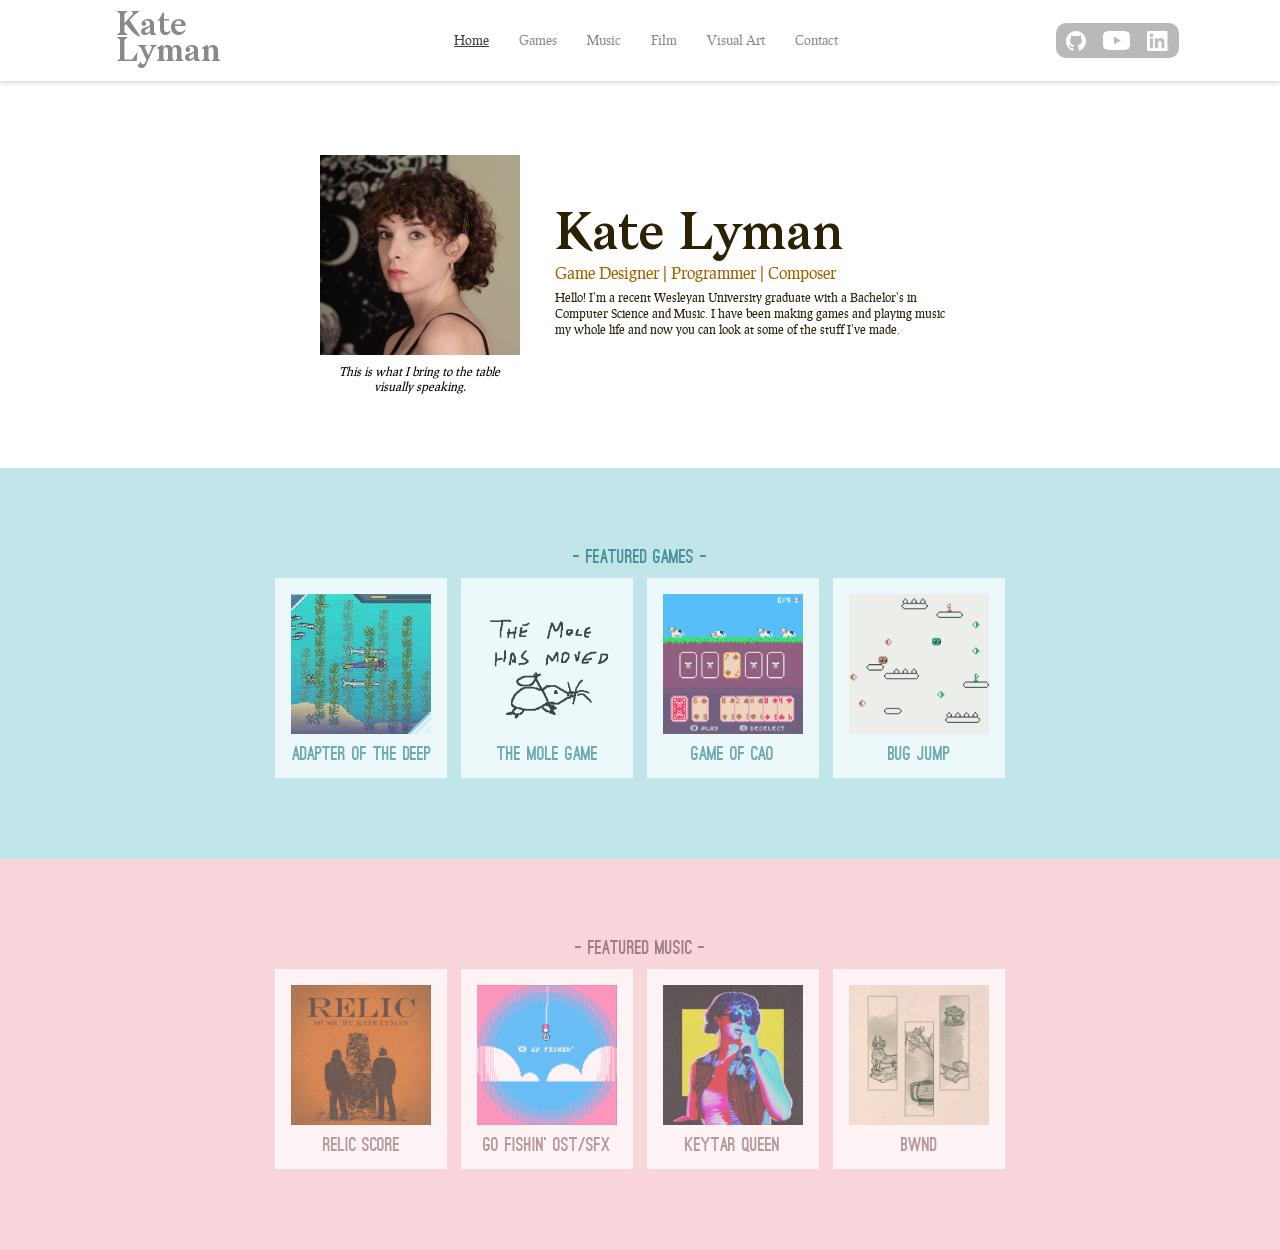
==== commit f725963a: "populated games page, added contact.html and itch.io SVGs" ====
--- a/index.html
+++ b/index.html
@@ -12,50 +12,41 @@
     <body>
         <nav class="navigation">
             <div class="navigation__wrapper">
-                <h1 class="navigation__item navigation__item--logo navigation__item--left">Kate
+                <a href="/"><h1 class="navigation__item navigation__item--logo navigation__item--left">Kate
                 Lyman
-                </h1>
+                </h1></a>
             </div>
             <div class="navigation__wrapper">
-                <p class="navigation__item">Home</p>
-                <p class="navigation__item">Games</p>
-                <p class="navigation__item">Music</p>
-                <p class="navigation__item">Film</p>
-                <p class="navigation__item">Visual Art</p>
-                <p class="navigation__item">Contact</p>
+                <a href="/"><p class="navigation__item navigation__item--active">Home</p></a>
+                <a href="games.html"><p class="navigation__item">Games</p></a>
+                <a href="music.html"><p class="navigation__item">Music</p></a>
+                <a href="other_art.html"><p class="navigation__item">Film</p></a>
+                <a href="other_art.html"><p class="navigation__item">Visual Art</p></a>
+                <a href="contact.html"><p class="navigation__item">Contact</p></a>
             </div>
             <div class="navigation__wrapper navigation__wrapper--small-gap navigation__wrapper--filled-background">
-                <div class="navigation__item navigation__item--icon">
+                <a href="https://github.com/koalacrew" target="_blank" rel="noopener noreferrer"><div class="navigation__item navigation__item--icon">
                     <img class="navigation__item navigation__item--icon" src="static/img/icons/GitHubWHITE.svg">
                     <img class="navigation__item navigation__item--icon navigation__item--icon-hover" src="static/img/icons/GitHub.svg">
-                </div>
-                <div class="navigation__item navigation__item--enlarged-icon">
+                </div></a>
+                <a href="https://www.youtube.com/@katelyman" target="_blank" rel="noopener noreferrer"><div class="navigation__item navigation__item--enlarged-icon">
                     <img class="navigation__item navigation__item--enlarged-icon" src="static/img/icons/YouTubeWHITE.png">
                     <img class="navigation__item navigation__item--enlarged-icon navigation__item--icon-hover" src="static/img/icons/YouTubeCOLOR.png">
-                </div> 
-                <div class="navigation__item navigation__item--icon">
+                </div></a>
+                <a href="https://www.linkedin.com/in/kate-lyman-270087250/" target="_blank" rel="noopener noreferrer"><div class="navigation__item navigation__item--icon">
                     <img class="navigation__item navigation__item--icon navigation__item--padding" src="static/img/icons/LinkedInWHITE.png">
                     <img class="navigation__item navigation__item--icon navigation__item--padding navigation__item--icon-hover" src="static/img/icons/LinkedInCOLOR.png">
-                </div>
+                </div></a>
             </div>
         </nav>
         
 
         <header class="title">
             <div class="title__center-content">
-                <!--
-                <img src="static/img/bees/Hive.png" width="150px" class="bee" style="top: -108px; left: -60px;">
-                <img src="static/img/bees/Flowers.png" width="150px" class="bee" style="bottom: -75px; right: -10px;">
-                <img src="static/img/bees/Bee1.png" width="70px" class="bee" style="top: -65px; right: 230px;">
-                <img src="static/img/bees/Bee2.png" width="70px" class="bee" style="bottom: -60px; left: 180px; transform: scale(-1, 1);">
-                <img src="static/img/bees/TreesBees.png" width="250px" class="bee" style="bottom: -80px; left: -320px; transform: rotate(3deg)">
-                <img src="static/img/bees/BearBee.png" width="180px" class="bee" style="bottom: -80px; right: -320px;">
-                -->
                 <div class="title__image">
                     <img src="static/img/VisuallySpeaking.jpg" width="200px">
                     <p class="title__caption">This is what I bring to the table visually speaking.</p>
                 </div>
-                
                 <div class="title__header">
                     <h1>Kate Lyman</h1>
                     <h2 class="title__subheader">Game Designer  |  Programmer  |  Composer</h2>
@@ -63,31 +54,51 @@
                         I have been making games and playing music my whole life and now you can look at some of the stuff I've made.
                     </p>
                 </div>
-                
-            <!--<img src="static/img/Plex.png" width="150px" height="80px">-->
             </div>
         </header>
-
-        <div id="drop_shadow"></div>
 
         <main>
             <div class="content-section">
-                <h2>- Games -</h2>
+                <h2>- Featured Games -</h2>
                 <div class ="content-section__horizontal-list">
-                    <img src="static/img/AdapteroftheDeep.png">
-                    <img src="static/img/Mole.png">
-                    <img src="static/img/CowGame.png">
-                    <img src="static/img/BugJump.png">
+                    <article class="preview-block">
+                        <img src="static/img/AdapteroftheDeep.png">
+                        <h2>Adapter of the Deep</h2>
+                    </article>
+                    <article  class="preview-block">
+                        <img src="static/img/Mole.png">
+                        <h2>The Mole Game</h2>
+                    </article>
+                    <article  class="preview-block">
+                        <img src="static/img/CowGame.png">
+                        <h2>Game of Cao</h2>
+                    </article>
+                    <article class="preview-block">
+                        <img src="static/img/BugJump.png">
+                        <h2>Bug Jump</h2>
+                    </article>
                 </div>
             </div>
 
             <div class="content-section content-section--white">
-                <h2>- Music -</h2>
+                <h2>- Featured Music -</h2>
                 <div class ="content-section__horizontal-list content-section__horizontal-list--white">
-                    <img src="static/img/Relic.jpg">
-                    <img src="static/img/GoFishin.png">
-                    <img src="static/img/KateMusic.jpg">
-                    <img src="static/img/BWNDArt.jpg">
+                    <article class="preview-block">
+                        <img src="static/img/Relic.jpg">
+                        <h2>Relic Score</h2>
+                    </article>
+                    <article class="preview-block">
+                        <img src="static/img/GoFishin.png">
+                        <h2>Go Fishin' OST/SFX</h2>
+                    </article>
+                    <article class="preview-block">
+                        <img src="static/img/KateMusic.jpg">
+                        <h2>Keytar Queen</h2>
+                    </article>
+                    <article class="preview-block">
+                        <img src="static/img/BWNDArt.jpg">
+                        <h2>BWND</h2>
+                    </article>
                 </div>
             </div>
 
--- a/static/css/style.css
+++ b/static/css/style.css
@@ -66,7 +66,7 @@
     margin-top: 5px;
     transition: .15s;
     text-align: center;
-
+    width: fit-content;
 
     &:hover {
         background-color: rgb(232, 232, 232);
@@ -172,6 +172,11 @@
     }
 }
 
+.navigation__item--active {
+    color: rgb(63, 63, 63);
+    text-decoration: underline;
+}
+
 .navigation__item--icon {
     height: 20px;
 }
@@ -258,7 +263,7 @@
 }
 
 .content-section {
-    min-height: 22.5vh;
+    min-height: 39vh;
     display: flex;
     justify-content: center;
     align-items: center;
@@ -267,6 +272,7 @@
     color: rgb(194, 148, 69);
     color: rgb(74, 146, 154);
     background-color: rgb(192, 230, 234);
+    padding:20px;
 
     h2 {
         font-size: larger;
@@ -287,27 +293,8 @@
 .content-section__horizontal-list {
     display: flex;
     justify-content: center;
-    align-items: center;
-    gap: 6%;
-
-    img {
-        background-color: white;
-        border-radius: 10px;
-        filter:opacity(.9);
-        transition: .2s;
-        border-style: solid;
-        border-color: rgb(255, 231, 165);
-        border-color: rgb(192, 230, 234);
-        width: 90px;
-
-        &:hover {
-            transition: .2s;
-            filter: opacity(1);
-            border-color: rgb(180, 159, 103);
-            border-color: rgb(74, 146, 154);
-            cursor: pointer;
-        }
-    }
+    align-items: top;
+    gap: 2%;
 }
 
 .content-section__horizontal-list--white {
@@ -321,6 +308,37 @@
     }
 }
 
+.preview-block {
+    margin: 0px;
+    padding: 0px;
+    background-color: white;
+    text-align: center;
+    border-style: solid;
+    border-color: white;
+    transition: .2s;
+    filter: opacity(.7);
+
+    &:hover {
+        border-color: rgb(115, 115, 115);
+        cursor: pointer;
+        filter: opacity(1);
+
+    }
+
+    img {
+        background-color: white;
+        height: 140px;
+        padding: 13px;
+        padding-bottom: 0px;
+    }
+
+    h2 {
+        padding-top: 8px;
+        padding-bottom: 10px;
+        margin: 0px;
+    }
+}
+
 .paper-background {
     background-color: rgb(255, 245, 211);
     border-top-right-radius: 30px;
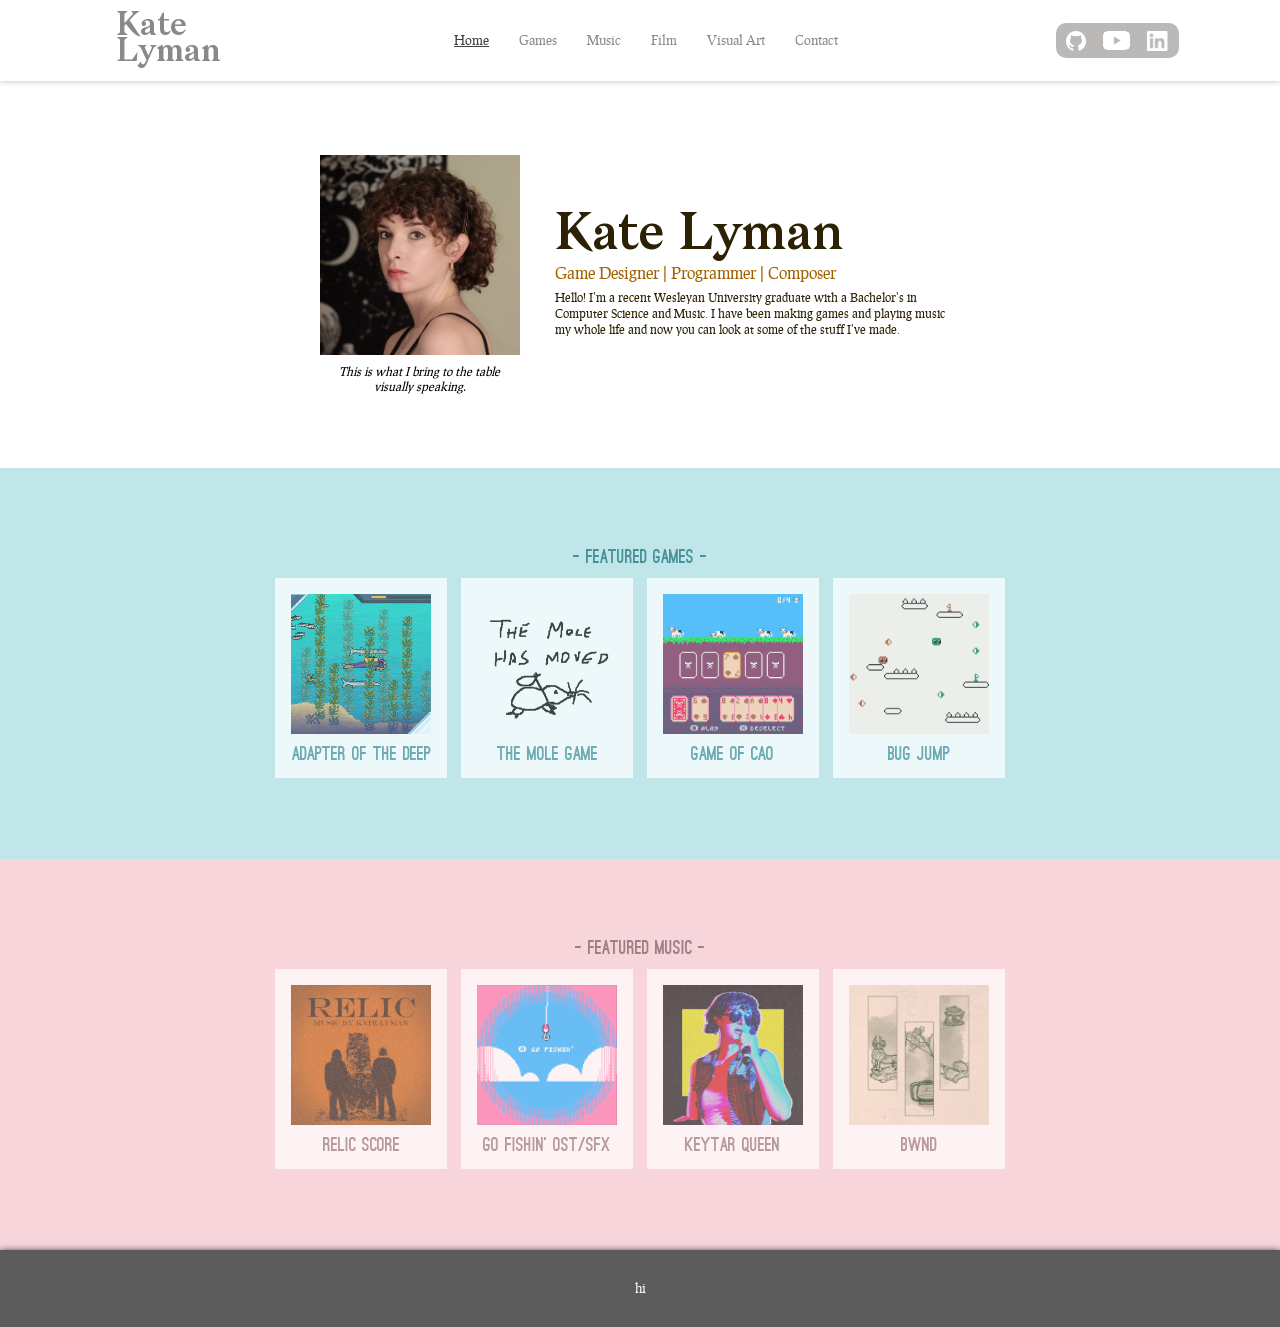
==== commit b2bfa1fa: "started filling out game cards" ====
--- a/index.html
+++ b/index.html
@@ -261,5 +261,9 @@
         -->
         </main>
 
+        <footer class="footer">
+            <p>hi</p>
+        </footer>
+
     </body>
 </html>
--- a/static/css/style.css
+++ b/static/css/style.css
@@ -51,6 +51,7 @@
 
 .button {
     font-family: 'Prociono Regular';
+
     cursor:pointer;
     color:#141414; 
     background-color: rgb(175, 175, 175); 
@@ -66,7 +67,6 @@
     margin-top: 5px;
     transition: .15s;
     text-align: center;
-    width: fit-content;
 
     &:hover {
         background-color: rgb(232, 232, 232);
@@ -362,4 +362,13 @@
     border-radius: 0px;
     border-top-left-radius: 30px;
     border-bottom-left-radius: 30px;
+}
+
+.footer {
+    background-color: rgb(92, 92, 92);
+    filter: drop-shadow(0px 0px 3px rgb(82, 82, 82));
+    padding: 30px;
+    text-align: center;
+    color: white;
+    font-size: 13px;
 }
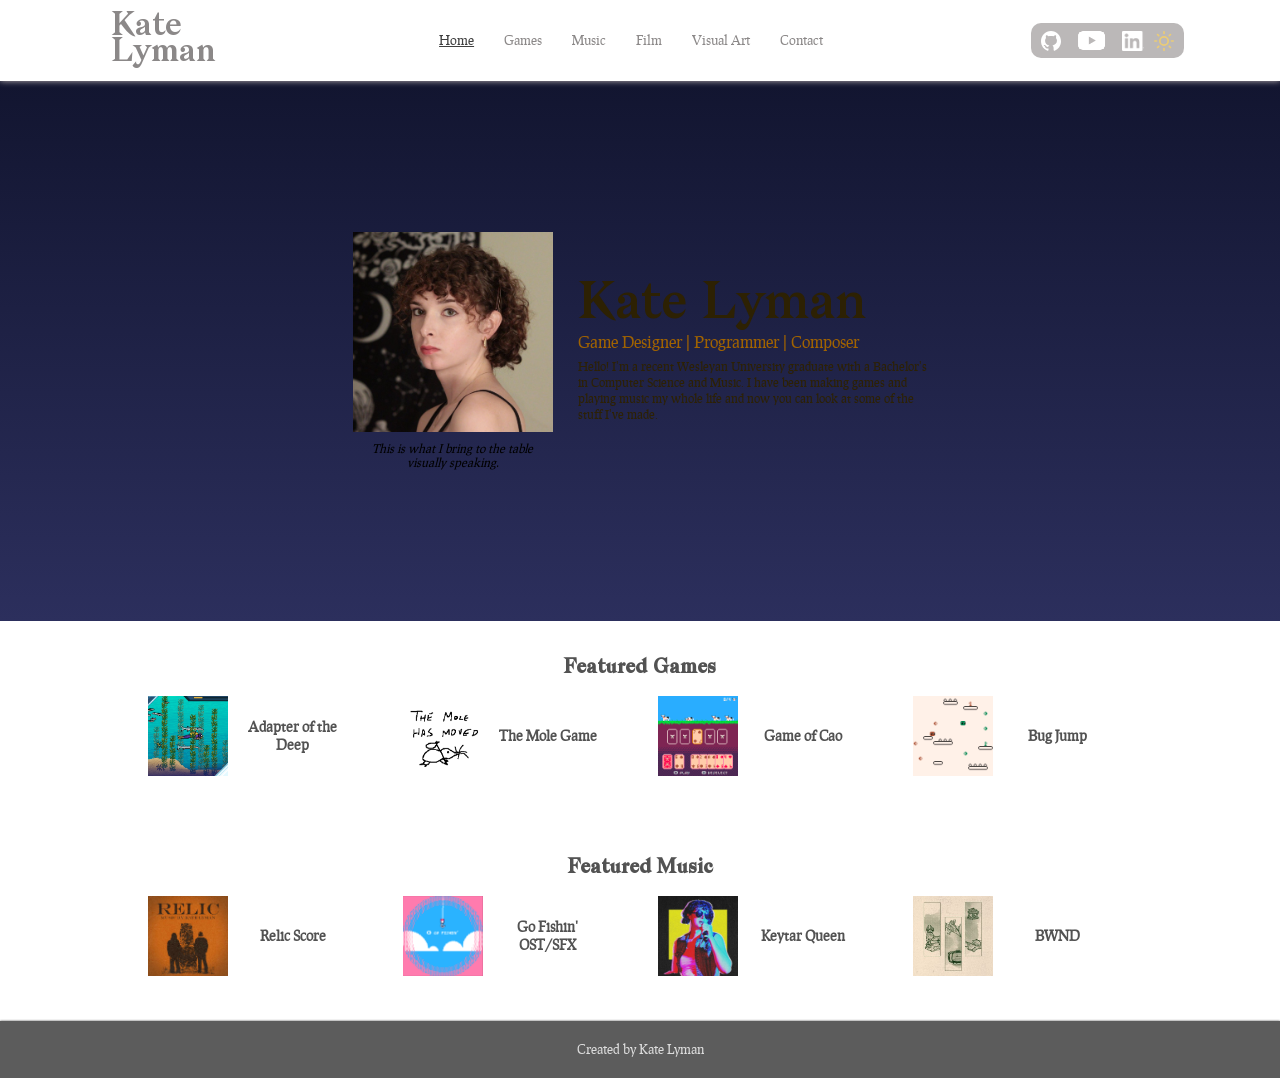
==== commit b125d9b1: "main page restyle" ====
--- a/index.html
+++ b/index.html
@@ -37,6 +37,10 @@
                     <img class="navigation__item navigation__item--icon navigation__item--padding" src="static/img/icons/LinkedInWHITE.png">
                     <img class="navigation__item navigation__item--icon navigation__item--padding navigation__item--icon-hover" src="static/img/icons/LinkedInCOLOR.png">
                 </div></a>
+                <a><div class="navigation__item navigation__item--icon">
+                    <img class="navigation__item navigation__item--icon navigation__item--padding" src="static/img/icons/SunWHITE.svg">
+                    <img class="navigation__item navigation__item--icon navigation__item--padding navigation__item--icon-hover" src="static/img/icons/Sun.svg">
+                </div></a>
             </div>
         </nav>
         
@@ -59,45 +63,45 @@
 
         <main>
             <div class="content-section">
-                <h2>- Featured Games -</h2>
+                <h2 class="content-section__title">Featured Games</h2>
                 <div class ="content-section__horizontal-list">
                     <article class="preview-block">
-                        <img src="static/img/AdapteroftheDeep.png">
-                        <h2>Adapter of the Deep</h2>
+                        <img class="preview-block__img" src="static/img/AdapteroftheDeep.png">
+                        <h2 class="preview-block__text">Adapter of the Deep</h2>
                     </article>
                     <article  class="preview-block">
-                        <img src="static/img/Mole.png">
-                        <h2>The Mole Game</h2>
+                        <img class="preview-block__img" src="static/img/Mole.png">
+                        <h2 class="preview-block__text">The Mole Game</h2>
                     </article>
                     <article  class="preview-block">
-                        <img src="static/img/CowGame.png">
-                        <h2>Game of Cao</h2>
-                    </article>
-                    <article class="preview-block">
-                        <img src="static/img/BugJump.png">
-                        <h2>Bug Jump</h2>
+                        <img class="preview-block__img" src="static/img/CowGame.png">
+                        <h2 class="preview-block__text">Game of Cao</h2>
+                    </article>
+                    <article class="preview-block">
+                        <img class="preview-block__img" src="static/img/BugJump.png">
+                        <h2 class="preview-block__text">Bug Jump</h2>
                     </article>
                 </div>
             </div>
 
             <div class="content-section content-section--white">
-                <h2>- Featured Music -</h2>
+                <h2 class="content-section__title">Featured Music</h2>
                 <div class ="content-section__horizontal-list content-section__horizontal-list--white">
                     <article class="preview-block">
-                        <img src="static/img/Relic.jpg">
-                        <h2>Relic Score</h2>
-                    </article>
-                    <article class="preview-block">
-                        <img src="static/img/GoFishin.png">
-                        <h2>Go Fishin' OST/SFX</h2>
-                    </article>
-                    <article class="preview-block">
-                        <img src="static/img/KateMusic.jpg">
-                        <h2>Keytar Queen</h2>
-                    </article>
-                    <article class="preview-block">
-                        <img src="static/img/BWNDArt.jpg">
-                        <h2>BWND</h2>
+                        <img class="preview-block__img" src="static/img/Relic.jpg">
+                        <h2 class="preview-block__text">Relic Score</h2>
+                    </article>
+                    <article class="preview-block">
+                        <img class="preview-block__img" src="static/img/GoFishin.png">
+                        <h2 class="preview-block__text">Go Fishin' OST/SFX</h2>
+                    </article>
+                    <article class="preview-block">
+                        <img class="preview-block__img" src="static/img/KateMusic.jpg">
+                        <h2 class="preview-block__text">Keytar Queen</h2>
+                    </article>
+                    <article class="preview-block">
+                        <img class="preview-block__img" src="static/img/BWNDArt.jpg">
+                        <h2 class="preview-block__text">BWND</h2>
                     </article>
                 </div>
             </div>
@@ -262,7 +266,7 @@
         </main>
 
         <footer class="footer">
-            <p>hi</p>
+            <p>Created by Kate Lyman</p>
         </footer>
 
     </body>
--- a/static/css/style.css
+++ b/static/css/style.css
@@ -11,7 +11,7 @@
 :root {
     background-color: rgba(255, 211, 89);
     background-color: rgb(255, 231, 165);
-
+    background-color: white;
     margin: 0px;
 }
 
@@ -220,7 +220,15 @@
 /*RESTRUCTURE THIS LATER, NAMES ARE NOT SUPER MODULAR*/
 .title {
     background-color: white;
-    height: 43vh;
+    background-color: rgb(246, 231, 188);
+    /*background-color: rgb(18, 21, 48);*/
+    background-image: linear-gradient(rgb(246, 231, 188), white);
+    background-image: linear-gradient(rgb(18, 21, 48), rgb(44, 47, 93));
+    background-image: linear-gradient(white);
+    background-image: linear-gradient(rgb(41, 44, 82));
+    background-image: linear-gradient(rgb(255, 228, 155));
+
+    height: 60vh;
     display: flex;
     justify-content: center;
     align-items: center;
@@ -228,14 +236,16 @@
 
 .title__center-content {
     display: flex;
-    gap: 35px;
-    align-items: center;
+    gap: 25px;
+    align-items: center;
+    padding: 20px;
 }
 
 .title__header {
     flex: 1 1 0px;
-    width: 350px;
+    max-width: 350px;
     color:rgb(45, 33, 3);
+    /*color: rgb(246, 231, 188); NIGHT MODE*/
 }
 
 .title__subheader {
@@ -252,6 +262,8 @@
 
 .title__image {
     flex: 0 1 0px;
+    /*color: rgb(248, 239, 214);*/
+    width: 200px;
 }
 
 .title__caption {
@@ -263,30 +275,24 @@
 }
 
 .content-section {
-    min-height: 39vh;
+    min-height: 20vh;
     display: flex;
     justify-content: center;
     align-items: center;
     flex-direction: column;
     gap: 10px;
-    color: rgb(194, 148, 69);
-    color: rgb(74, 146, 154);
-    background-color: rgb(192, 230, 234);
-    padding:20px;
-
-    h2 {
-        font-size: larger;
-    }
+    color: rgb(82, 82, 82);
+
+    padding:10px;
 }
 
 .content-section--white {
-    background-color: rgb(136, 221, 231);
-    background-color: pink;
-    background-color: white;
-    background-color: rgb(248, 213, 219);
-
-    color: rgb(158, 152, 141);
-    color: rgb(157, 127, 132);
+
+}
+
+.content-section__title {
+    font-size: larger;
+    font-family: 'Bagnard';
 }
 
 /*THIS IS ILLEGAL BEM, RE-DO LATER*/
@@ -295,6 +301,8 @@
     justify-content: center;
     align-items: top;
     gap: 2%;
+    width: 95%;
+    max-width: 1000px;
 }
 
 .content-section__horizontal-list--white {
@@ -311,32 +319,38 @@
 .preview-block {
     margin: 0px;
     padding: 0px;
-    background-color: white;
-    text-align: center;
+    text-align: center;
+    transition: .2s;
+    filter: opacity(1);
+    background-color: rgba(255, 255, 255, .6);
+
     border-style: solid;
-    border-color: white;
-    transition: .2s;
-    filter: opacity(.7);
-
-    &:hover {
-        border-color: rgb(115, 115, 115);
+    border-color: rgba(255, 255, 255, 0);
+
+    display: flex;
+    padding: 5px;
+    gap: 10px;
+    width: 100vw;
+    
+    &:hover {
+        background-color: white;
         cursor: pointer;
         filter: opacity(1);
-
-    }
-
-    img {
-        background-color: white;
-        height: 140px;
-        padding: 13px;
-        padding-bottom: 0px;
-    }
-
-    h2 {
-        padding-top: 8px;
-        padding-bottom: 10px;
-        margin: 0px;
-    }
+    }
+}
+
+.preview-block__img {
+    background-color: white;
+    height: 80px;
+}
+
+.preview-block__text {
+    margin: 0px;
+    font-size: 13px;
+    width: 50%;
+    align-self: center;
+    font-size: 14px;
+    font-family: 'Prociono Regular';
 }
 
 .paper-background {
@@ -366,9 +380,9 @@
 
 .footer {
     background-color: rgb(92, 92, 92);
-    filter: drop-shadow(0px 0px 3px rgb(82, 82, 82));
-    padding: 30px;
-    text-align: center;
-    color: white;
+    filter: drop-shadow(0px 0px 1px rgb(82, 82, 82));
+    padding: 20px;
+    text-align: center;
+    color: rgb(220, 220, 220);
     font-size: 13px;
 }
